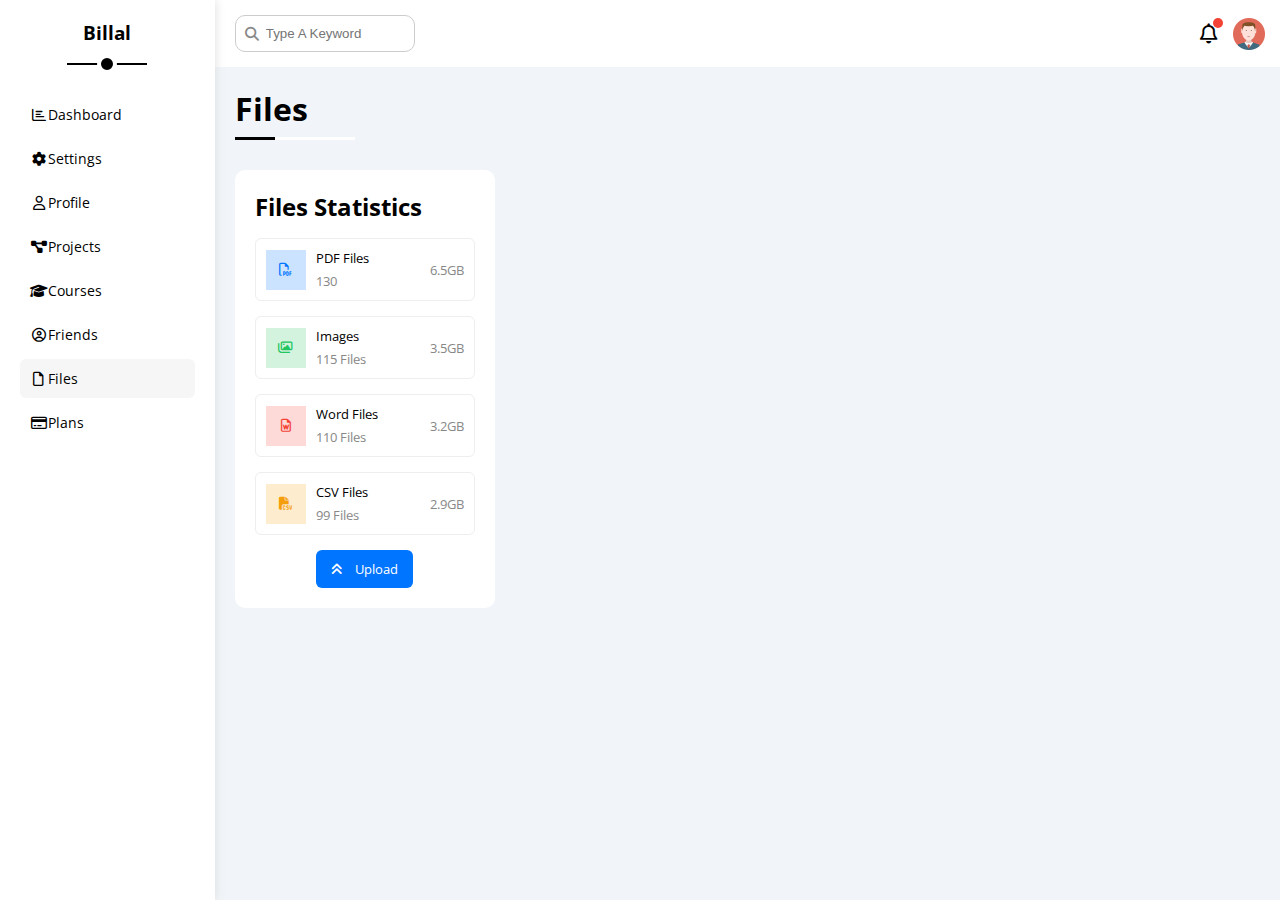
==== files.html @ 2ffa6d47 "Files Page - Stats" ====
<!DOCTYPE html>
<html lang="en">
  <head>
    <meta charset="UTF-8" />
    <meta http-equiv="X-UA-Compatible" content="IE=edge" />
    <meta name="viewport" content="width=device-width, initial-scale=1.0" />
    <title>Files</title>
    <link rel="stylesheet" href="css/all.min.css" />
    <link rel="stylesheet" href="css/framework.css" />
    <link rel="stylesheet" href="css/master.css" />
    <link rel="preconnect" href="https://fonts.googleapis.com" />
    <link rel="preconnect" href="https://fonts.gstatic.com" crossorigin />
    <link
      href="https://fonts.googleapis.com/css2?family=Open+Sans:wght@300;500&display=swap"
      rel="stylesheet"
    />
  </head>
  <body>
    <div class="page d-flex">
      <div class="sidebar bg-white p-20 p-relative">
        <h3 class="p-relative txt-c mt-0">Billal</h3>
        <ul>
          <li>
            <a
              class="d-flex align-center fs-14 c-black rad-6 p-10"
              href="index.html"
            >
              <i class="fa-regular fa-chart-bar fa-fw"></i>
              <span class="fs-14">Dashboard</span>
            </a>
          </li>
          <li>
            <a
              class="d-flex align-center fs-14 c-black rad-6 p-10"
              href="settings.html"
            >
              <i class="fa-solid fa-gear fa-fw"></i>
              <span>Settings</span>
            </a>
          </li>
          <li>
            <a
              class="d-flex align-center fs-14 c-black rad-6 p-10"
              href="profile.html"
            >
              <i class="fa-regular fa-user fa-fw"></i>
              <span>Profile</span>
            </a>
          </li>
          <li>
            <a
              class="d-flex align-center fs-14 c-black rad-6 p-10"
              href="projects.html"
            >
              <i class="fa-solid fa-diagram-project fa-fw"></i>
              <span>Projects</span>
            </a>
          </li>
          <li>
            <a
              class="d-flex align-center fs-14 c-black rad-6 p-10"
              href="courses.html"
            >
              <i class="fa-solid fa-graduation-cap fa-fw"></i>
              <span>Courses</span>
            </a>
          </li>
          <li>
            <a
              class="d-flex align-center fs-14 c-black rad-6 p-10"
              href="friends.html"
            >
              <i class="fa-regular fa-circle-user fa-fw"></i>
              <span>Friends</span>
            </a>
          </li>
          <li>
            <a
              class="active d-flex align-center fs-14 c-black rad-6 p-10"
              href="files.html"
            >
              <i class="fa-regular fa-file fa-fw"></i>
              <span>Files</span>
            </a>
          </li>
          <li>
            <a
              class="d-flex align-center fs-14 c-black rad-6 p-10"
              href="plans.html"
            >
              <i class="fa-regular fa-credit-card fa-fw"></i>
              <span>Plans</span>
            </a>
          </li>
        </ul>
      </div>
      <div class="content w-full">
        <!-- Start Head -->
        <div class="head bg-white p-15 between-flex">
          <div class="search p-relative">
            <input class="p-10" type="search" placeholder="Type A Keyword" />
          </div>
          <div class="icons d-flex align-center">
            <span class="notification p-relative">
              <i class="fa-regular fa-bell fa-lg"></i>
            </span>
            <img src="imgs/avatar.png" alt="user face" />
          </div>
        </div>
        <!-- End Head -->
        <h1 class="p-relative">Files</h1>
        <div class="files-page d-flex m-20 gap-20">
          <div class="files-stats p-20 bg-white rad-10">
            <h2 class="mt-0 mb-15 txt-c-mobile">Files Statistics</h2>
            <div class="d-flex align-center border-eee p-10 rad-6 mb-15 fs-13">
              <i
                class="fa-regular fa-file-pdf la-lg blue center-flex c-blue icon"
              ></i>
              <div class="info">
                <span>PDF Files</span>
                <span class="c-grey d-block mt-5">130</span>
              </div>
              <div class="size c-grey">6.5GB</div>
            </div>
            <div class="d-flex align-center border-eee p-10 rad-6 mb-15 fs-13">
              <i
                class="fa-regular fa-images la-lg green center-flex c-green icon"
              ></i>
              <div class="info">
                <span>Images</span>
                <span class="c-grey d-block mt-5">115 Files</span>
              </div>
              <div class="size c-grey">3.5GB</div>
            </div>
            <div class="d-flex align-center border-eee p-10 rad-6 mb-15 fs-13">
              <i
                class="fa-regular fa-file-word la-lg red center-flex c-red icon"
              ></i>
              <div class="info">
                <span>Word Files</span>
                <span class="c-grey d-block mt-5">110 Files</span>
              </div>
              <div class="size c-grey">3.2GB</div>
            </div>
            <div class="d-flex align-center border-eee p-10 rad-6 mb-15 fs-13">
              <i
                class="fa-solid fa-file-csv la-lg orange center-flex c-orange icon"
              ></i>
              <div class="info">
                <span>CSV Files</span>
                <span class="c-grey d-block mt-5">99 Files</span>
              </div>
              <div class="size c-grey">2.9GB</div>
            </div>
            <a
              class="upload bg-blue c-white fs-13 rad-6 d-block w-fit"
              href="#"
            >
              <i class="fa-solid fa-angles-up mr-10"></i>
              Upload</a
            >
          </div>
        </div>
      </div>
    </div>
  </body>
</html>
---- css/framework.css ----
:root {
  --blue-color: #0075ff;
  --blue-alt-color: #0d69d5;
  --orange-color: #f59e0b;
  --green-color: #22c55e;
  --red-color: #f44336;
  --grey-color: #888;
}
/* Start Box */
.d-flex {
  display: flex;
}
.f-wrap {
  flex-wrap: wrap;
}
.align-center {
  align-items: center;
}
.space-between {
  justify-content: space-between;
}
.d-grid {
  display: grid;
}
.gap-20 {
  gap: 20px;
}
.d-block {
  display: block;
}
@media (max-width: 767px) {
  .block-mobile {
    display: block;
  }
  .hide-mobile {
    display: none;
  }
}
/* End Box */
/* Start Padding + Margin */
.p-10 {
  padding: 10px;
}
.p-15 {
  padding: 15px;
}
.p-20 {
  padding: 20px;
}
.pt-15 {
  padding-top: 15px;
}
.pt-20 {
  padding-top: 20px;
}
.pb-10 {
  padding-bottom: 10px;
}
.pb-15 {
  padding-bottom: 15px;
}
.pb-20 {
  padding-bottom: 20px;
}
.pl-15 {
  padding-left: 15px;
}
.m-0 {
  margin: 0;
}
.m-15 {
  margin: 15px;
}
.m-20 {
  margin: 20px;
}
.mt-0 {
  margin-top: 0;
}
.mt-5 {
  margin-top: 5px;
}
.mt-10 {
  margin-top: 10px;
}
.mt-15 {
  margin-top: 15px;
}
.mt-20 {
  margin-top: 20px;
}
.mt-25 {
  margin-top: 25px;
}
.mr-10 {
  margin-right: 10px;
}
.mr-15 {
  margin-right: 15px;
}
.mb-0 {
  margin-bottom: 0;
}
.mb-5 {
  margin-bottom: 5px;
}
.mb-10 {
  margin-bottom: 10px;
}
.mb-15 {
  margin-bottom: 15px;
}
.mb-20 {
  margin-bottom: 20px;
}
/* End Padding + Margin */
/* Start Color */
.bg-white {
  background-color: white;
}
.bg-eee {
  background-color: #eee;
}
.bg-blue {
  background-color: var(--blue-color);
}
.bg-orange {
  background-color: var(--orange-color);
}
.bg-green {
  background-color: var(--green-color);
}
.bg-red {
  background-color: var(--red-color);
}
.c-white {
  color: white;
}
.c-black {
  color: black;
}
.c-blue {
  color: var(--blue-color);
}
.c-grey {
  color: var(--grey-color);
}
.c-orange {
  color: var(--orange-color);
}
.c-green {
  color: var(--green-color);
}
.c-red {
  color: var(--red-color);
}
/* End Color */
/* Start Position */
.p-relative {
  position: relative;
}
/* End Position */
/* Start Font */
.fw-bold {
  font-weight: bold;
}
.txt-c {
  text-align: center;
}
.fs-13 {
  font-size: 13px;
}
.fs-14 {
  font-size: 14px;
}
.fs-15 {
  font-size: 15px;
}
.fs-16 {
  font-size: 16px;
}
.fs-25 {
  font-size: 25px;
}
@media (max-width: 767px) {
  .txt-c-mobile {
    text-align: center;
  }
}
/* End Font */
/* Start Border */
.b-none {
  border: none;
}
.border-ccc {
  border: 1px solid #ccc;
}
.border-eee {
  border: 1px solid #eee;
}
.rad-half {
  border-radius: 50%;
  -webkit-border-radius: 50%;
  -moz-border-radius: 50%;
  -ms-border-radius: 50%;
  -o-border-radius: 50%;
}
.rad-6 {
  border-radius: 6px;
  -webkit-border-radius: 6px;
  -moz-border-radius: 6px;
  -ms-border-radius: 6px;
  -o-border-radius: 6px;
}
.rad-10 {
  border-radius: 10px;
  -webkit-border-radius: 10px;
  -moz-border-radius: 10px;
  -ms-border-radius: 10px;
  -o-border-radius: 10px;
}
/* End Border */
/* Start Width + Height */
.w-full {
  width: 100%;
}
.w-100 {
  width: 100px;
}
.w-fit {
  width: fit-content;
}
.h-full {
  height: 100%;
}
.h-100 {
  height: 100px;
}
/* End Width + Height */
/* Start Components */
.center-flex {
  display: flex;
  align-items: center;
  justify-content: center;
}
.between-flex {
  display: flex;
  align-items: center;
  justify-content: space-between;
}
.btn-shape {
  padding: 4px 10px;
  border-radius: 6px;
  -webkit-border-radius: 6px;
  -moz-border-radius: 6px;
  -ms-border-radius: 6px;
  -o-border-radius: 6px;
}
/* End Components */
---- css/master.css ----
:root {
  --blue-color: #0075ff;
  --blue-alt-color: #0d69d5;
  --orange-color: #f59e0b;
  --green-color: #22c55e;
  --red-color: #f44336;
  --grey-color: #888;
}
* {
  box-sizing: border-box;
}
body {
  font-family: "open sans", sans-serif;
  margin: 0;
}
*:focus {
  outline: none;
}
a {
  text-decoration: none;
}
ul {
  list-style: none;
  padding: 0;
}
::-webkit-scrollbar {
  width: 10px;
}
::-webkit-scrollbar-track {
  background-color: white;
}
::-webkit-scrollbar-thumb {
  background-color: var(--blue-color);
}
::-webkit-scrollbar-thumb:hover {
  background-color: var(--blue-alt-color);
}
.page {
  background-color: #f1f5f9;
  min-height: 100vh;
}
/* Start Sidebar */
.sidebar {
  width: 250px;
  box-shadow: 0 0 10px #ddd;
}
.sidebar > h3 {
  margin-bottom: 50px;
}
.sidebar > h3::before,
.sidebar > h3::after {
  content: "";
  background-color: black;
  position: absolute;
  left: 50%;
  transform: translateX(-50%);
  -webkit-transform: translateX(-50%);
  -moz-transform: translateX(-50%);
  -ms-transform: translateX(-50%);
  -o-transform: translateX(-50%);
}
.sidebar > h3::before {
  width: 80px;
  height: 2px;
  bottom: -20px;
}
.sidebar > h3::after {
  width: 12px;
  height: 12px;
  bottom: -29px;
  border: 4px solid white;
  border-radius: 50%;
  -webkit-border-radius: 50%;
  -moz-border-radius: 50%;
  -ms-border-radius: 50%;
  -o-border-radius: 50%;
}
.sidebar ul li a {
  margin-bottom: 5px;
  transition: 0.3s;
  -webkit-transition: 0.3s;
  -moz-transition: 0.3s;
  -ms-transition: 0.3s;
  -o-transition: 0.3s;
}
.sidebar ul li a:hover,
.sidebar ul li a.active {
  background-color: #f6f6f6;
}
@media (max-width: 767px) {
  .sidebar {
    width: 58px;
    padding: 10px;
  }
  .sidebar > h3 {
    font-size: 13px;
    margin-bottom: 15px;
  }
  .sidebar > h3::before,
  .sidebar > h3::after {
    display: none;
  }
  .sidebar ul li a span {
    display: none;
  }
}
/* @media (max-width: 767px) {
  .hide-mobile {
    display: none;
  }
} */
/* End Sidebar */
/* Start Content */
.content {
  overflow: hidden;
}
.content .head .search::before {
  /*
  font-family: "Font Awesome 6 Free";
  it is the same thing
  */
  font-family: var(--fa-style-family-classic);
  font-family: var(--fa-style-family-classic);
  content: "\f002";
  font-weight: 900;
  position: absolute;
  left: 15px;
  top: 50%;
  font-size: 14px;
  color: var(--grey-color);
  transform: translateY(-50%);
  -webkit-transform: translateY(-50%);
  -moz-transform: translateY(-50%);
  -ms-transform: translateY(-50%);
  -o-transform: translateY(-50%);
}
.content .head .search input {
  border: 1px solid #ccc;
  margin-left: 5px;
  padding-left: 30px;
  width: 180px;
  border-radius: 10px;
  transition: width 0.3s;
  -webkit-border-radius: 10px;
  -moz-border-radius: 10px;
  -ms-border-radius: 10px;
  -o-border-radius: 10px;
  -webkit-transition: width 0.3s;
  -moz-transition: width 0.3s;
  -ms-transition: width 0.3s;
  -o-transition: width 0.3s;
}
.content .head .search input:focus {
  /* outline-color: red; it will not work because we do above (outline: none;)*/
  width: 210px;
}
.content .head .search input:focus::placeholder {
  /* opacity: 0; */
  color: transparent;
}
.content .head .icons .notification::before {
  content: "";
  position: absolute;
  width: 10px;
  height: 10px;
  top: -5px;
  right: -5px;
  background-color: var(--red-color);
  border-radius: 50%;
  -webkit-border-radius: 50%;
  -moz-border-radius: 50%;
  -ms-border-radius: 50%;
  -o-border-radius: 50%;
}
.content .head .icons img {
  width: 32px;
  height: 32px;
  margin-left: 15px;
}
.page h1 {
  margin: 20px 20px 40px;
}
.page h1::before,
.page h1::after {
  content: "";
  height: 3px;
  position: absolute;
  bottom: -10px;
  left: 0;
}
.page h1::before {
  background-color: white;
  width: 120px;
}
.page h1::after {
  background-color: black;
  width: 40px;
}
.wrapper {
  grid-template-columns: repeat(auto-fill, minmax(450px, 1fr));
  margin-left: 20px;
  margin-right: 20px;
  margin-bottom: 20px;
}
@media (max-width: 767px) {
  .wrapper {
    grid-template-columns: minmax(200px, 1fr);
    margin-left: 10px;
    margin-right: 10px;
    gap: 10px;
  }
}
/* End Content */
/* Start Welcome Widget */
.welcome {
  overflow: hidden;
}
.welcome .intro img {
  width: 200px;
  margin-bottom: -10px;
}
.welcome .avatar {
  width: 64px;
  height: 64px;
  padding: 2px;
  margin-left: 20px;
  margin-top: -32px;
  border: 2px solid white;
  border-radius: 50%;
  box-shadow: 0 0 5px #ddd;
  -webkit-border-radius: 50%;
  -moz-border-radius: 50%;
  -ms-border-radius: 50%;
  -o-border-radius: 50%;
}
.welcome .body {
  border-top: 1px solid #eee;
  border-bottom: 1px solid #eee;
}
.welcome .body > div {
  flex: 1;
}
.welcome .visit {
  margin: 0 15px 15px auto;
  transition: 0.3s;
  -webkit-transition: 0.3s;
  -moz-transition: 0.3s;
  -ms-transition: 0.3s;
  -o-transition: 0.3s;
}
.welcome .visit:hover {
  background-color: var(--blue-alt-color);
}
@media (max-width: 767px) {
  .welcome .intro {
    padding-bottom: 30px;
  }
  .welcome .avatar {
    margin-left: 0;
  }
  .welcome .body > div:not(:last-child) {
    margin-bottom: 20px;
  }
}
/* End Welcome Widget */
/* Start Quick Draft Widget */
.quick-draft textarea {
  resize: none;
  min-height: 150px;
}
.quick-draft .save {
  margin-left: auto;
  cursor: pointer;
  transition: 0.3s;
  -webkit-transition: 0.3s;
  -moz-transition: 0.3s;
  -ms-transition: 0.3s;
  -o-transition: 0.3s;
}
.quick-draft .save:hover {
  background-color: var(--blue-alt-color);
}
/* End Quick Draft Widget */
/* Start Target */
.targets .target-row .icon {
  width: 80px;
  height: 80px;
  margin-right: 15px;
}
.targets .details {
  flex: 1;
}
.targets .details .progress {
  height: 4px;
}
.targets .details .progress > span {
  position: absolute;
  left: 0;
  top: 0;
  height: 100%;
}
.targets .details .progress > span span {
  position: absolute;
  bottom: 16px;
  right: -16px;
  color: white;
  padding: 2px 10px;
  font-size: 13px;
}
.targets .details .progress > span span::after {
  content: "";
  border-color: transparent;
  border-width: 5px;
  border-style: solid;
  position: absolute;
  bottom: -10px;
  left: 50%;
  transform: translateX(-50%);
  -webkit-transform: translateX(-50%);
  -moz-transform: translateX(-50%);
  -ms-transform: translateX(-50%);
  -o-transform: translateX(-50%);
}
.targets .details .progress > .blue span::after {
  border-top-color: var(--blue-color);
}
.targets .details .progress > .orange span::after {
  border-top-color: var(--orange-color);
}
.targets .details .progress > .green span::after {
  border-top-color: var(--green-color);
}
.blue .icon,
.blue .progress {
  background-color: rgb(0 117 255 / 20%);
}
.orange .icon,
.orange .progress {
  background-color: rgb(245 158 11 / 20%);
}
.green .icon,
.green .progress {
  background-color: rgb(34 197 94 / 20%);
}
/* End Target */
/* Start Tickets */
.tickets .box {
  border: 1px solid #ccc;
  width: calc(50% - 10px);
}
@media (max-width: 767px) {
  .tickets .box {
    width: 100%;
  }
}
/* End Tickets */
/* Start Latest News */
.latest-news .news-row:not(:last-of-type) {
  border-bottom: 1px solid #eee;
}
.latest-news .news-row img {
  margin-right: 15px;
}
.latest-news .info {
  flex-grow: 1;
}
.latest-news .info h3 {
  margin: 0 0 6px;
}
@media (max-width: 600px) {
  .latest-news .news-row {
    display: block;
  }
  .latest-news .info h3 {
    margin-top: 10px;
    font-size: 15px;
  }
  .latest-news .info p {
    font-size: 11px;
  }
  .latest-news .news-row .label {
    font-size: 11px;
    margin: 15px auto;
    width: fit-content;
  }
}
/* End Latest News */
/* Start Latest Tasks */
.latest-tasks .task-row:not(:last-of-type) {
  margin-bottom: 15px;
  padding-bottom: 15px;
  border-bottom: 1px solid #eee;
}
.latest-tasks .task-row .info {
  flex-grow: 1;
}
.latest-tasks .done {
  opacity: 0.4;
}
.latest-tasks .done h3,
.latest-tasks .done p {
  text-decoration: line-through;
}
.latest-tasks .task-row .delete {
  cursor: pointer;
  transition: 0.3s;
  -webkit-transition: 0.3s;
  -moz-transition: 0.3s;
  -ms-transition: 0.3s;
  -o-transition: 0.3s;
}
.latest-tasks .task-row .delete:hover {
  color: var(--red-color);
}
/* End Latest Tasks */
/* Start Latest Uploads */
.latest-uploads ul li:not(:last-child) {
  border-bottom: 1px solid #eee;
}
.latest-uploads ul li img {
  width: 50px;
  height: 50px;
}
/* End Latest Uploads */
/* Start Last Project Progress Widget */
.last-project ul::before {
  content: "";
  position: absolute;
  background-color: var(--red-color);
  left: 11px;
  width: 2px;
  height: 100%;
}
.last-project ul li::before {
  content: "";
  background-color: white;
  width: 20px;
  height: 20px;
  display: block;
  margin-right: 15px;
  z-index: 1;
  outline: 2px solid var(--blue-color);
  border: 2px solid white;
  border-radius: 50%;
  -webkit-border-radius: 50%;
  -moz-border-radius: 50%;
  -ms-border-radius: 50%;
  -o-border-radius: 50%;
}
.last-project ul li.done::before {
  background-color: var(--blue-color);
}
.last-project ul li.current::before {
  animation: change-color 0.8s infinite alternate;
  -webkit-animation: change-color 0.8s infinite alternate;
}
.last-project .launch-icon {
  position: absolute;
  width: 140px;
  right: 10px;
  bottom: 10px;
  opacity: 0.8;
}
/* End Last Project Progress Widget */
/* Start Reminders widget */
.reminders ul li .key {
  width: 15px;
  height: 15px;
}
.reminders ul li > .blue {
  border-left: 2px solid var(--blue-color);
}
.reminders ul li > .green {
  border-left: 2px solid var(--green-color);
}
.reminders ul li > .orange {
  border-left: 2px solid var(--orange-color);
}
.reminders ul li > .red {
  border-left: 2px solid var(--red-color);
}
/* End Reminders widget */
/* Start Latest Post */
.latest-post .top .avatar {
  width: 48px;
  height: 48px;
  transition: 0.3s;
  -webkit-transition: 0.3s;
  -moz-transition: 0.3s;
  -ms-transition: 0.3s;
  -o-transition: 0.3s;
}
.latest-post .top .avatar:hover {
  width: 53px;
  height: 53px;
}
.latest-post .post-content {
  border-top: 1px solid #eee;
  border-bottom: 1px solid #eee;
  min-height: 140px;
  line-height: 1.7;
  text-transform: capitalize;
}
.latest-post .post-stats .hearts i {
  transition: 0.3s;
  -webkit-transition: 0.3s;
  -moz-transition: 0.3s;
  -ms-transition: 0.3s;
  -o-transition: 0.3s;
}
.latest-post .post-stats .hearts i:hover {
  cursor: pointer;
  font-size: 24px;
  color: var(--red-color);
}
.latest-post .post-stats .comments i:hover {
  cursor: pointer;
  color: var(--blue-color);
}
/* End Latest Post */
/* Start Social Media Stats Widget */
.social-media .box {
  padding-left: 70px;
}
.social-media .box i {
  position: absolute;
  left: 0;
  top: 0;
  width: 52px;
  transition: 0.3s;
  -webkit-transition: 0.3s;
  -moz-transition: 0.3s;
  -ms-transition: 0.3s;
  -o-transition: 0.3s;
}
.social-media .box i:hover {
  cursor: pointer;
  transform: rotate(5deg);
  -webkit-transform: rotate(5deg);
  -moz-transform: rotate(5deg);
  -ms-transform: rotate(5deg);
  -o-transform: rotate(5deg);
}
.social-media .twitter {
  background-color: rgb(29 161 242 / 20%);
  color: #1da1f2;
}
.social-media .twitter i,
.social-media .twitter a {
  background-color: #1da1f2;
}
.social-media .facebook {
  background-color: rgb(24 119 242 / 20%);
  color: #1877f2;
}
.social-media .facebook i,
.social-media .facebook a {
  background-color: #1877f2;
}
.social-media .youtube {
  background-color: rgb(255 0 0 / 20%);
  color: #ff0000;
}
.social-media .youtube i,
.social-media .youtube a {
  background-color: #ff0000;
}
.social-media .linkedin {
  background-color: rgb(10 102 194 / 20%);
  color: #0a66c2;
}
.social-media .linkedin i,
.social-media .linkedin a {
  background-color: #0a66c2;
}
/* End Social Media Stats Widget */
/* Start Projects Table */
.projects .responsive-table {
  overflow-x: auto;
}
.projects table {
  min-width: 1000px;
  border-spacing: 0;
}
.projects table td,
.projects table th {
  padding: 15px;
}
.projects tbody td {
  border-bottom: 1px solid #eee;
  border-left: 1px solid #eee;
}
.projects tbody td:last-child {
  border-right: 1px solid #eee;
}
.projects tbody tr {
  transition: 0.3s;
  -webkit-transition: 0.3s;
  -moz-transition: 0.3s;
  -ms-transition: 0.3s;
  -o-transition: 0.3s;
}
.projects tbody tr:hover {
  background-color: #faf7f7;
}
.projects table img {
  background-color: white;
  width: 32px;
  height: 32px;
  padding: 2px;
  border-radius: 50%;
  -webkit-border-radius: 50%;
  -moz-border-radius: 50%;
  -ms-border-radius: 50%;
  -o-border-radius: 50%;
}
.projects table img:not(:first-child) {
  margin-left: -18px;
}
.projects table .label {
  font-size: 13px;
}
/* End Projects Table */
/* Start Settings */
.settings-page {
  grid-template-columns: repeat(auto-fill, minmax(500px, 1fr));
}
@media (max-width: 767px) {
  .settings-page {
    grid-template-columns: minmax(100px, 1fr);
    gap: 10px;
    margin-left: 10px;
    margin-right: 10px;
  }
}
.settings-page .close-message {
  resize: none;
  min-height: 150px;
}
.settings-page .email {
  display: inline-flex;
  width: calc(100% - 80px);
}
.settings-page .sec-box {
  padding-bottom: 15px;
}
.settings-page .sec-box:not(:last-child) {
  border-bottom: 1px solid #eee;
}
.settings-page .sec-box .button {
  transition: 0.3s;
  -webkit-transition: 0.3s;
  -moz-transition: 0.3s;
  -ms-transition: 0.3s;
  -o-transition: 0.3s;
}
.settings-page .sec-box .button:hover {
  background-color: var(--blue-alt-color);
}
.settings-page .social-boxes i {
  width: 40px;
  height: 40px;
  background-color: #f6f6f6;
  border: 1px solid #ddd;
  border-right: none;
  border-radius: 6px 0 0 6px;
  transition: 0.3s;
  -webkit-border-radius: 6px 0 0 6px;
  -moz-border-radius: 6px 0 0 6px;
  -ms-border-radius: 6px 0 0 6px;
  -o-border-radius: 6px 0 0 6px;
  -webkit-transition: 0.3s;
  -moz-transition: 0.3s;
  -ms-transition: 0.3s;
  -o-transition: 0.3s;
}
.settings-page .social-boxes input {
  height: 40px;
  background-color: #f6f6f6;
  border: 1px solid #ddd;
  padding-left: 10px;
  border-radius: 0 6px 6px 0;
  -webkit-border-radius: 0 6px 6px 0;
  -moz-border-radius: 0 6px 6px 0;
  -ms-border-radius: 0 6px 6px 0;
  -o-border-radius: 0 6px 6px 0;
}
.settings-page .social-boxes > div:focus-within i {
  color: black;
}
.widgets-control .control input[type="checkbox"] {
  -webkit-appearance: none;
  appearance: none;
}
.widgets-control .control label {
  padding-left: 30px;
  cursor: pointer;
  position: relative;
}
.widgets-control .control label::before {
  content: "";
  position: absolute;
  left: 0;
  top: 50%;
  width: 14px;
  height: 14px;
  border: 2px solid var(--grey-color);
  margin-top: -9px;
}
.widgets-control .control label:hover:before {
  border-color: var(--blue-alt-color);
}
.widgets-control .control label::after {
  font-family: var(--fa-style-family-classic);
  content: "\f00c";
  font-weight: 900;
  position: absolute;
  left: 0;
  top: 50%;
  margin-top: -9px;
  background-color: var(--blue-color);
  color: white;
  font-size: 12px;
  width: 18px;
  height: 18px;
  display: flex;
  justify-content: center;
  align-items: center;
  transform: scale(0) rotate(360deg);
  transition: 0.3s;
  -webkit-transform: scale(0) rotate(360deg);
  -moz-transform: scale(0) rotate(360deg);
  -ms-transform: scale(0) rotate(360deg);
  -o-transform: scale(0) rotate(360deg);
  -webkit-transition: 0.3s;
  -moz-transition: 0.3s;
  -ms-transition: 0.3s;
  -o-transition: 0.3s;
}
.widgets-control .control input[type="checkbox"]:checked + label::after {
  transform: scale(1);
  -webkit-transform: scale(1);
  -moz-transform: scale(1);
  -ms-transform: scale(1);
  -o-transform: scale(1);
}
.backup-control input[type="radio"] {
  -webkit-appearance: none;
  appearance: none;
}
.backup-control .date label {
  padding-left: 30px;
  cursor: pointer;
  position: relative;
}
.backup-control .date label::before {
  content: "";
  position: absolute;
  top: 50%;
  left: 0;
  margin-top: -11px;
  width: 18px;
  height: 18px;
  border: 2px solid var(--grey-color);
  border-radius: 50%;
  -webkit-border-radius: 50%;
  -moz-border-radius: 50%;
  -ms-border-radius: 50%;
  -o-border-radius: 50%;
}
.backup-control .date label::after {
  content: "";
  position: absolute;
  top: 69%;
  left: 5px;
  margin-top: -11px;
  width: 12px;
  height: 12px;
  background-color: var(--blue-color);
  border-radius: 50%;
  transition: 0.3s;
  transform: scale(0);
  -webkit-border-radius: 50%;
  -moz-border-radius: 50%;
  -ms-border-radius: 50%;
  -o-border-radius: 50%;
  -webkit-transition: 0.3s;
  -moz-transition: 0.3s;
  -ms-transition: 0.3s;
  -o-transition: 0.3s;
  -webkit-transform: scale(0);
  -moz-transform: scale(0);
  -ms-transform: scale(0);
  -o-transform: scale(0);
}
.backup-control .date input[type="radio"]:checked + label::before {
  border-color: var(--blue-color);
}
.backup-control .date input[type="radio"]:checked + label::after {
  transform: scale(1);
  -webkit-transform: scale(1);
  -moz-transform: scale(1);
  -ms-transform: scale(1);
  -o-transform: scale(1);
}
.backup-control .servers {
  border-top: 1px solid #eee;
  padding-top: 20px;
}
@media (max-width: 767px) {
  .backup-control .servers {
    flex-wrap: wrap;
    margin: 0 auto;
    width: 70%;
  }
}
.backup-control .servers .server {
  border: 2px solid #eee;
  position: relative;
  transition: 0.2s;
  -webkit-transition: 0.2s;
  -moz-transition: 0.2s;
  -ms-transition: 0.2s;
  -o-transition: 0.2s;
}
.backup-control .servers .server label {
  cursor: pointer;
}
.backup-control .servers input[type="radio"]:checked + .server {
  border-color: var(--blue-color);
  color: var(--blue-color);
}
.toggle-checkbox {
  -webkit-appearance: none;
  appearance: none;
  display: none;
}
.toggle-switch {
  background-color: #ccc;
  width: 78px;
  height: 32px;
  position: relative;
  cursor: pointer;
  border-radius: 16px;
  transition: 0.3s;
  -webkit-border-radius: 16px;
  -moz-border-radius: 16px;
  -ms-border-radius: 16px;
  -o-border-radius: 16px;
  -webkit-transition: 0.3s;
  -moz-transition: 0.3s;
  -ms-transition: 0.3s;
  -o-transition: 0.3s;
}
.toggle-switch::before {
  font-family: var(--fa-style-family-classic);
  content: "\f00d";
  font-weight: 900;
  background-color: white;
  width: 24px;
  height: 24px;
  position: absolute;
  top: 4px;
  left: 4px;
  display: flex;
  justify-content: center;
  align-items: center;
  border-radius: 50%;
  transition: 0.3s;
  -webkit-border-radius: 50%;
  -moz-border-radius: 50%;
  -ms-border-radius: 50%;
  -o-border-radius: 50%;
  -webkit-transition: 0.3s;
  -moz-transition: 0.3s;
  -ms-transition: 0.3s;
  -o-transition: 0.3s;
}
.toggle-checkbox:checked + .toggle-switch {
  background-color: var(--blue-color);
}
.toggle-checkbox:checked + .toggle-switch::before {
  content: "\f00c";
  left: 50px;
  color: var(--blue-color);
}
.settings-page :disabled {
  cursor: no-drop;
  background-color: #f0f4f8;
  color: #bbb;
}
/* End Settings */
/* Start Profile Page */
@media (max-width: 767px) {
  .profile-page .overview {
    flex-direction: column;
  }
}
.profile-page .avatar-box {
  width: 300px;
}
@media (min-width: 768px) {
  .profile-page .avatar-box {
    width: 300px;
    border-right: 1px solid #eee;
  }
}
.profile-page .avatar-box > img {
  width: 120px;
  height: 120px;
}
.profile-page .avatar-box .level {
  height: 6px;
  overflow: hidden;
  margin: auto;
  width: 70%;
}
.profile-page .avatar-box .level span {
  position: absolute;
  left: 0;
  top: 0;
  height: 100%;
  background-color: var(--blue-color);
  border-radius: 6px;
  -webkit-border-radius: 6px;
  -moz-border-radius: 6px;
  -ms-border-radius: 6px;
  -o-border-radius: 6px;
}
.profile-page .info-box .box {
  flex-wrap: wrap;
  border-bottom: 1px solid #eee;
  transition: 0.3s;
  -webkit-transition: 0.3s;
  -moz-transition: 0.3s;
  -ms-transition: 0.3s;
  -o-transition: 0.3s;
}
.profile-page .info-box .box:hover {
  background-color: #f9f9f9;
}
.profile-page .info-box .box > div {
  min-width: 200px;
  padding: 10px 0 0;
}
@media (max-width: 767px) {
  .profile-page .info-box .box > div {
    min-width: 200px;
  }
}
.profile-page .info-box .box h4 {
  font-weight: normal;
}
@media (max-width: 767px) {
  .profile-page .other-data {
    flex-direction: column;
  }
}
.profile-page .skills-card {
  flex-grow: 1;
}
.profile-page .skills-card ul li {
  padding: 15px 0;
}
.profile-page .skills-card ul li:not(:last-child) {
  border-bottom: 1px solid #eee;
}
.profile-page .skills-card ul li span {
  display: inline-flex;
  padding: 8px 4px;
  background-color: #eee;
  font-size: 14px;
  border-radius: 6px;
  -webkit-border-radius: 6px;
  -moz-border-radius: 6px;
  -ms-border-radius: 6px;
  -o-border-radius: 6px;
}
.profile-page .skills-card ul li span:not(:last-child) {
  margin-right: 10px;
}
.profile-page .activities {
  flex-grow: 2;
}
.profile-page .activity:not(:last-of-type) {
  border-bottom: 1px solid #eee;
  padding-bottom: 20px;
  margin-bottom: 20px;
}
.profile-page .activity img {
  width: 64px;
  height: 64px;
  margin-right: 10px;
}
@media (min-width: 768px) {
  .profile-page .activity .date {
    margin-left: auto;
    text-align: right;
  }
}
@media (max-width: 767px) {
  .profile-page .activity {
    flex-direction: column;
  }
  .profile-page .activity img {
    margin-right: 0;
    margin-bottom: 15px;
  }
  .profile-page .activity .date {
    margin-top: 15px;
  }
}
/* End Profile Page */
/* Start Projects */
.projects-page {
  grid-template-columns: repeat(auto-fill, minmax(500px, 1fr));
}
@media (max-width: 767px) {
  .projects-page {
    grid-template-columns: minmax(200px, 1fr);
    margin-left: 10px;
    margin-right: 10px;
    gap: 10px;
  }
}
.projects-page .project .date {
  position: absolute;
  right: 10px;
  top: 10px;
}
.projects-page .project h4 {
  font-weight: normal;
}
.projects-page .project .team {
  position: relative;
  min-height: 80px;
}
.projects-page .project .team a {
  position: absolute;
  left: 0;
  bottom: 0;
}
.projects-page .project .team a:nth-child(2) {
  left: 25px;
}
.projects-page .project .team a:nth-child(3) {
  left: 50px;
}
.projects-page .project .team a:nth-child(4) {
  left: 75px;
}
.projects-page .project .team a:nth-child(5) {
  left: 100px;
}
.projects-page .project .team a:hover {
  z-index: 10;
}
.projects-page .project .team a img {
  width: 40px;
  height: 40px;
  border: 1px solid white;
  border-radius: 50%;
  -webkit-border-radius: 50%;
  -moz-border-radius: 50%;
  -ms-border-radius: 50%;
  -o-border-radius: 50%;
}
.projects-page .project .techs {
  justify-content: flex-end;
  border-top: 1px solid #eee;
  padding-top: 15px;
  margin-top: 15px;
}
@media (max-width: 767px) {
  .projects-page .project .techs {
    flex-direction: column;
  }
}
.projects-page .project .techs span {
  margin-left: 5px;
  width: fit-content;
}
@media (max-width: 767px) {
  .projects-page .project .techs span:not(:last-child) {
    margin-bottom: 15px;
  }
}
.projects-page .project .info {
  border-top: 1px solid #eee;
  margin-top: 15px;
  padding-top: 15px;
}
@media (max-width: 767px) {
  .projects-page .project .info {
    flex-direction: column;
  }
}
.projects-page .project .info .prog {
  height: 8px;
  width: 260px;
  position: relative;
  border-radius: 6px;
  -webkit-border-radius: 6px;
  -moz-border-radius: 6px;
  -ms-border-radius: 6px;
  -o-border-radius: 6px;
}
@media (max-width: 767px) {
  .projects-page .project .info .prog {
    margin-bottom: 15px;
  }
}
.projects-page .project .info .prog span {
  position: absolute;
  left: 0;
  top: 0;
  height: 100%;
  border-radius: 6px;
  -webkit-border-radius: 6px;
  -moz-border-radius: 6px;
  -ms-border-radius: 6px;
  -o-border-radius: 6px;
}
/* End Projects */
/* Start Courses */
.courses-page {
  grid-template-columns: repeat(auto-fill, minmax(300px, 1fr));
}
@media (max-width: 767px) {
  .courses-page {
    grid-template-columns: minmax(200px, 1fr);
    margin-left: 10px;
    margin-right: 10px;
    gap: 10px;
  }
}
.courses-page .course {
  overflow: hidden;
}
.courses-page .course .cover {
  max-width: 100%;
}
.courses-page .course .instructor {
  position: absolute;
  width: 64px;
  height: 64px;
  top: 20px;
  left: 20px;
  border: 2px solid white;
  border-radius: 50%;
  -webkit-border-radius: 50%;
  -moz-border-radius: 50%;
  -ms-border-radius: 50%;
  -o-border-radius: 50%;
}
.courses-page .course .description {
  line-height: 1.7;
}
.courses-page .course .info {
  border-top: 1px solid #eee;
  font-size: 13px;
}
.courses-page .course .info .title {
  position: absolute;
  font-size: 13px;
  left: 50%;
  top: -13px;
  transform: translateX(-50%);
  -webkit-transform: translateX(-50%);
  -moz-transform: translateX(-50%);
  -ms-transform: translateX(-50%);
  -o-transform: translateX(-50%);
}
/* End Courses */
/* Start Friends Page */
.friends-page {
  grid-template-columns: repeat(auto-fill, minmax(300px, 1fr));
}
@media (max-width: 767px) {
  .friends-page {
    grid-template-columns: minmax(200px, 1fr);
    margin-left: 10px;
    margin-right: 10px;
    gap: 10px;
  }
}
.friends-page .friend .contact {
  position: absolute;
  left: 10px;
  top: 10px;
}
.friends-page .friend .contact i {
  cursor: pointer;
  transition: 0.3s;
  -webkit-transition: 0.3s;
  -moz-transition: 0.3s;
  -ms-transition: 0.3s;
  -o-transition: 0.3s;
}
.friends-page .friend .contact i:hover {
  background-color: var(--blue-color);
  color: white;
}
.friends-page .friend .icons {
  border-top: 1px solid #eee;
  border-bottom: 1px solid #eee;
  margin-top: 10px;
  margin-bottom: 10px;
  padding-top: 15px;
  padding-bottom: 15px;
}
.friends-page .friend .icons i {
  margin-right: 5px;
}
.friends-page .friend .icons .vip {
  position: absolute;
  right: 0;
  top: 50%;
  font-size: 40px;
  opacity: 0.2;
  transform: translateY(-50%);
  -webkit-transform: translateY(-50%);
  -moz-transform: translateY(-50%);
  -ms-transform: translateY(-50%);
  -o-transform: translateY(-50%);
}
/* End Friends Page */
/* Start Files Page */
.files-page .files-stats {
  min-width: 260px;
}
.files-page .files-stats .icon {
  width: 40px;
  height: 40px;
  margin-right: 10px;
}
.files-page .files-stats .size {
  margin-left: auto;
}
.files-page .files-stats .blue {
  background-color: rgb(0 117 255 / 20%);
}
.files-page .files-stats .green {
  background-color: rgb(34 197 94 / 20%);
}
.files-page .files-stats .red {
  background-color: rgb(244 67 54 / 20%);
}
.files-page .files-stats .orange {
  background-color: rgb(245 158 11 / 20%);
}
.files-page .files-stats .upload {
  margin: 15px auto 0;
  padding: 10px 15px;
  transition: 0.3s;
  -webkit-transition: 0.3s;
  -moz-transition: 0.3s;
  -ms-transition: 0.3s;
  -o-transition: 0.3s;
}
.files-page .files-stats .upload:hover {
  background-color: var(--blue-alt-color);
}
.files-page .files-stats .upload:hover i {
  animation: go-up 0.8s infinite;
  -webkit-animation: go-up 0.8s infinite;
}
/* End Files Page */
/* Start Animation */
@keyframes change-color {
  from {
    background-color: var(--blue-color);
  }
  to {
    background-color: white;
  }
}
@keyframes go-up {
  0%,
  100% {
    transform: translateY(0);
    -webkit-transform: translateY(0);
    -moz-transform: translateY(0);
    -ms-transform: translateY(0);
    -o-transform: translateY(0);
  }
  50% {
    transform: translateY(-5px);
    -webkit-transform: translateY(-5px);
    -moz-transform: translateY(-5px);
    -ms-transform: translateY(-5px);
    -o-transform: translateY(-5px);
  }
}
/* End Animation */
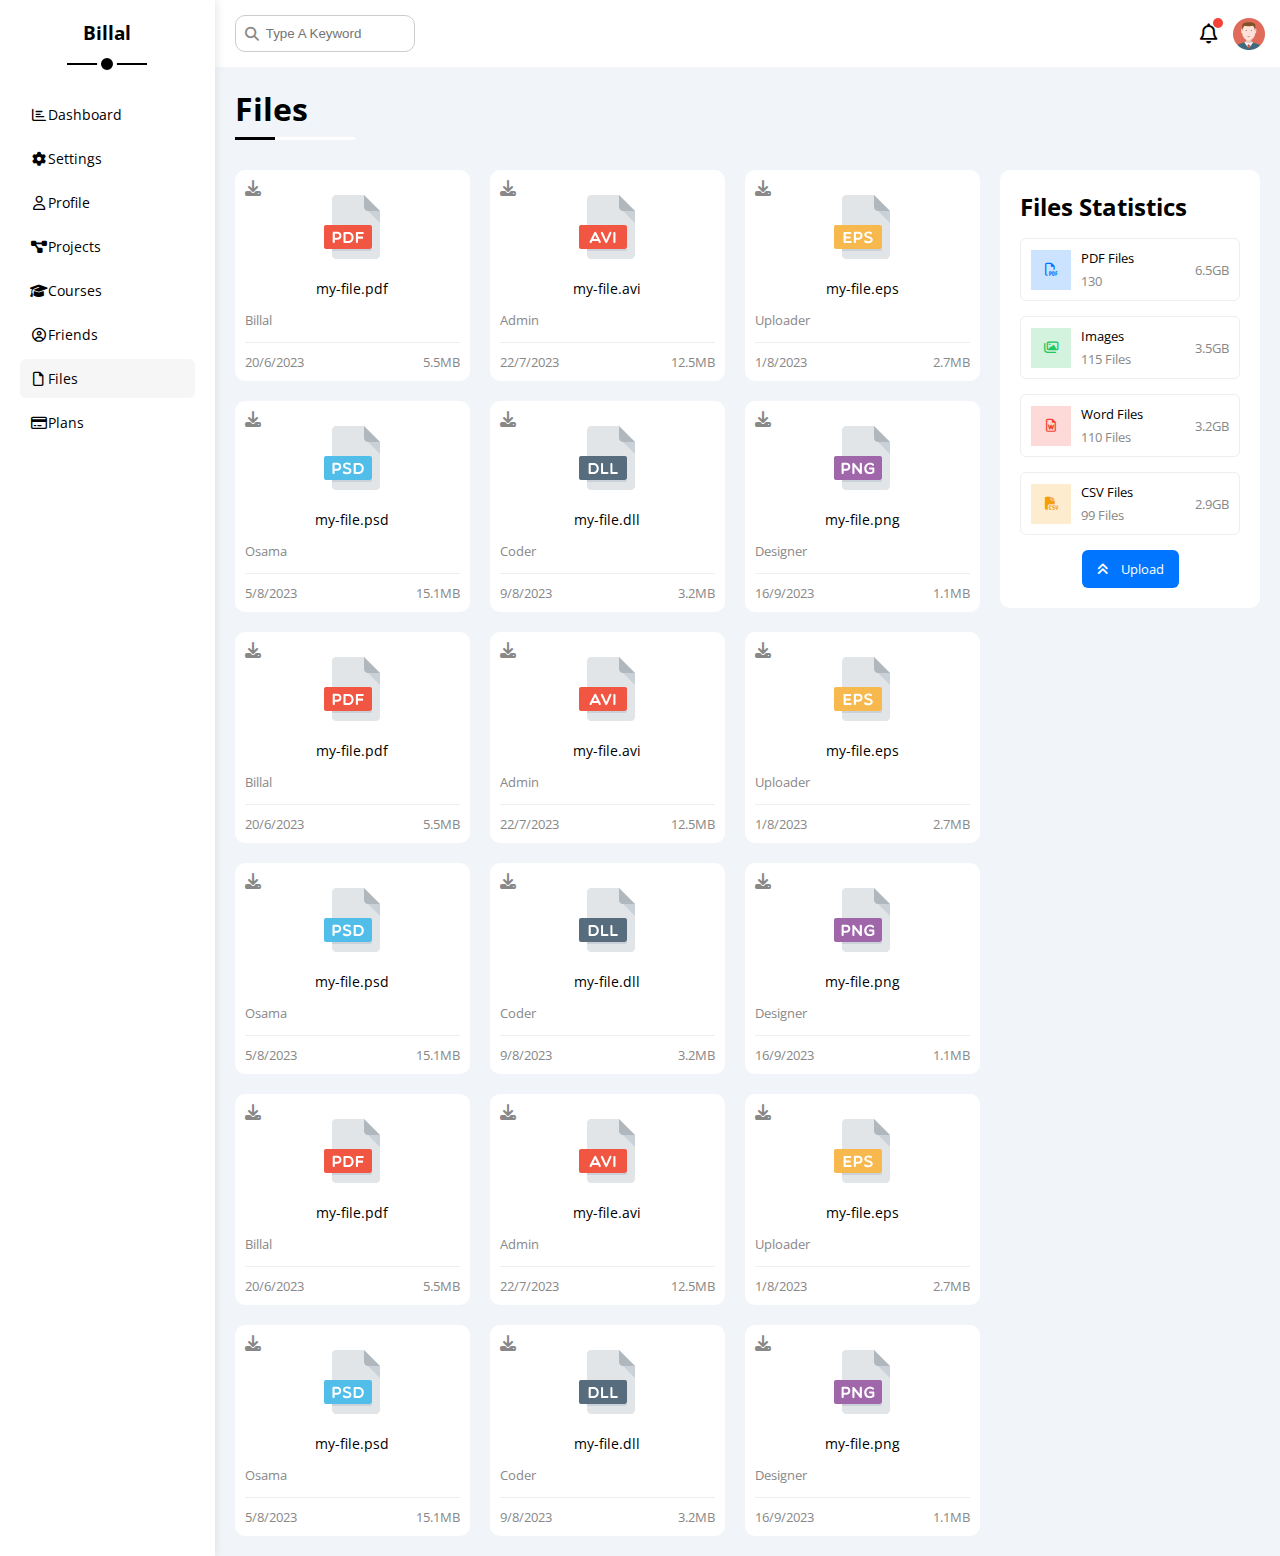
==== commit 71f42620: "Files Page - File Card" ====
--- a/files.html
+++ b/files.html
@@ -160,6 +160,224 @@
               Upload</a
             >
           </div>
+          <div class="files-content d-grid gap-20">
+            <div class="file bg-white p-10 rad-10">
+              <i class="fa-solid fa-download c-grey p-absolute"></i>
+              <div class="icon txt-c">
+                <img class="mt-15 mb-15" src="imgs/pdf.svg" alt="image">
+              </div>
+              <div class="txt-c mb-10 fs-14">my-file.pdf</div>
+              <p class="c-grey fs-13">Billal</p>
+              <div class="info between-flex mt-10 pt-10 fs-13 c-grey">
+                <span>20/6/2023</span>
+                <span>5.5MB</span>
+              </div>
+            </div>
+            <div class="file bg-white p-10 rad-10">
+              <i class="fa-solid fa-download c-grey p-absolute"></i>
+              <div class="icon txt-c">
+                <img class="mt-15 mb-15" src="imgs/avi.svg" alt="image">
+              </div>
+              <div class="txt-c mb-10 fs-14">my-file.avi</div>
+              <p class="c-grey fs-13">Admin</p>
+              <div class="info between-flex mt-10 pt-10 fs-13 c-grey">
+                <span>22/7/2023</span>
+                <span>12.5MB</span>
+              </div>
+            </div>
+            <div class="file bg-white p-10 rad-10">
+              <i class="fa-solid fa-download c-grey p-absolute"></i>
+              <div class="icon txt-c">
+                <img class="mt-15 mb-15" src="imgs/eps.svg" alt="image">
+              </div>
+              <div class="txt-c mb-10 fs-14">my-file.eps</div>
+              <p class="c-grey fs-13">Uploader</p>
+              <div class="info between-flex mt-10 pt-10 fs-13 c-grey">
+                <span>1/8/2023</span>
+                <span>2.7MB</span>
+              </div>
+            </div>
+            <div class="file bg-white p-10 rad-10">
+              <i class="fa-solid fa-download c-grey p-absolute"></i>
+              <div class="icon txt-c">
+                <img class="mt-15 mb-15" src="imgs/psd.svg" alt="image">
+              </div>
+              <div class="txt-c mb-10 fs-14">my-file.psd</div>
+              <p class="c-grey fs-13">Osama</p>
+              <div class="info between-flex mt-10 pt-10 fs-13 c-grey">
+                <span>5/8/2023</span>
+                <span>15.1MB</span>
+              </div>
+            </div>
+            <div class="file bg-white p-10 rad-10">
+              <i class="fa-solid fa-download c-grey p-absolute"></i>
+              <div class="icon txt-c">
+                <img class="mt-15 mb-15" src="imgs/dll.svg" alt="image">
+              </div>
+              <div class="txt-c mb-10 fs-14">my-file.dll</div>
+              <p class="c-grey fs-13">Coder</p>
+              <div class="info between-flex mt-10 pt-10 fs-13 c-grey">
+                <span>9/8/2023</span>
+                <span>3.2MB</span>
+              </div>
+            </div>
+            <div class="file bg-white p-10 rad-10">
+              <i class="fa-solid fa-download c-grey p-absolute"></i>
+              <div class="icon txt-c">
+                <img class="mt-15 mb-15" src="imgs/png.svg" alt="image">
+              </div>
+              <div class="txt-c mb-10 fs-14">my-file.png</div>
+              <p class="c-grey fs-13">Designer</p>
+              <div class="info between-flex mt-10 pt-10 fs-13 c-grey">
+                <span>16/9/2023</span>
+                <span>1.1MB</span>
+              </div>
+            </div>
+            <div class="file bg-white p-10 rad-10">
+              <i class="fa-solid fa-download c-grey p-absolute"></i>
+              <div class="icon txt-c">
+                <img class="mt-15 mb-15" src="imgs/pdf.svg" alt="image">
+              </div>
+              <div class="txt-c mb-10 fs-14">my-file.pdf</div>
+              <p class="c-grey fs-13">Billal</p>
+              <div class="info between-flex mt-10 pt-10 fs-13 c-grey">
+                <span>20/6/2023</span>
+                <span>5.5MB</span>
+              </div>
+            </div>
+            <div class="file bg-white p-10 rad-10">
+              <i class="fa-solid fa-download c-grey p-absolute"></i>
+              <div class="icon txt-c">
+                <img class="mt-15 mb-15" src="imgs/avi.svg" alt="image">
+              </div>
+              <div class="txt-c mb-10 fs-14">my-file.avi</div>
+              <p class="c-grey fs-13">Admin</p>
+              <div class="info between-flex mt-10 pt-10 fs-13 c-grey">
+                <span>22/7/2023</span>
+                <span>12.5MB</span>
+              </div>
+            </div>
+            <div class="file bg-white p-10 rad-10">
+              <i class="fa-solid fa-download c-grey p-absolute"></i>
+              <div class="icon txt-c">
+                <img class="mt-15 mb-15" src="imgs/eps.svg" alt="image">
+              </div>
+              <div class="txt-c mb-10 fs-14">my-file.eps</div>
+              <p class="c-grey fs-13">Uploader</p>
+              <div class="info between-flex mt-10 pt-10 fs-13 c-grey">
+                <span>1/8/2023</span>
+                <span>2.7MB</span>
+              </div>
+            </div>
+            <div class="file bg-white p-10 rad-10">
+              <i class="fa-solid fa-download c-grey p-absolute"></i>
+              <div class="icon txt-c">
+                <img class="mt-15 mb-15" src="imgs/psd.svg" alt="image">
+              </div>
+              <div class="txt-c mb-10 fs-14">my-file.psd</div>
+              <p class="c-grey fs-13">Osama</p>
+              <div class="info between-flex mt-10 pt-10 fs-13 c-grey">
+                <span>5/8/2023</span>
+                <span>15.1MB</span>
+              </div>
+            </div>
+            <div class="file bg-white p-10 rad-10">
+              <i class="fa-solid fa-download c-grey p-absolute"></i>
+              <div class="icon txt-c">
+                <img class="mt-15 mb-15" src="imgs/dll.svg" alt="image">
+              </div>
+              <div class="txt-c mb-10 fs-14">my-file.dll</div>
+              <p class="c-grey fs-13">Coder</p>
+              <div class="info between-flex mt-10 pt-10 fs-13 c-grey">
+                <span>9/8/2023</span>
+                <span>3.2MB</span>
+              </div>
+            </div>
+            <div class="file bg-white p-10 rad-10">
+              <i class="fa-solid fa-download c-grey p-absolute"></i>
+              <div class="icon txt-c">
+                <img class="mt-15 mb-15" src="imgs/png.svg" alt="image">
+              </div>
+              <div class="txt-c mb-10 fs-14">my-file.png</div>
+              <p class="c-grey fs-13">Designer</p>
+              <div class="info between-flex mt-10 pt-10 fs-13 c-grey">
+                <span>16/9/2023</span>
+                <span>1.1MB</span>
+              </div>
+            </div>
+            <div class="file bg-white p-10 rad-10">
+              <i class="fa-solid fa-download c-grey p-absolute"></i>
+              <div class="icon txt-c">
+                <img class="mt-15 mb-15" src="imgs/pdf.svg" alt="image">
+              </div>
+              <div class="txt-c mb-10 fs-14">my-file.pdf</div>
+              <p class="c-grey fs-13">Billal</p>
+              <div class="info between-flex mt-10 pt-10 fs-13 c-grey">
+                <span>20/6/2023</span>
+                <span>5.5MB</span>
+              </div>
+            </div>
+            <div class="file bg-white p-10 rad-10">
+              <i class="fa-solid fa-download c-grey p-absolute"></i>
+              <div class="icon txt-c">
+                <img class="mt-15 mb-15" src="imgs/avi.svg" alt="image">
+              </div>
+              <div class="txt-c mb-10 fs-14">my-file.avi</div>
+              <p class="c-grey fs-13">Admin</p>
+              <div class="info between-flex mt-10 pt-10 fs-13 c-grey">
+                <span>22/7/2023</span>
+                <span>12.5MB</span>
+              </div>
+            </div>
+            <div class="file bg-white p-10 rad-10">
+              <i class="fa-solid fa-download c-grey p-absolute"></i>
+              <div class="icon txt-c">
+                <img class="mt-15 mb-15" src="imgs/eps.svg" alt="image">
+              </div>
+              <div class="txt-c mb-10 fs-14">my-file.eps</div>
+              <p class="c-grey fs-13">Uploader</p>
+              <div class="info between-flex mt-10 pt-10 fs-13 c-grey">
+                <span>1/8/2023</span>
+                <span>2.7MB</span>
+              </div>
+            </div>
+            <div class="file bg-white p-10 rad-10">
+              <i class="fa-solid fa-download c-grey p-absolute"></i>
+              <div class="icon txt-c">
+                <img class="mt-15 mb-15" src="imgs/psd.svg" alt="image">
+              </div>
+              <div class="txt-c mb-10 fs-14">my-file.psd</div>
+              <p class="c-grey fs-13">Osama</p>
+              <div class="info between-flex mt-10 pt-10 fs-13 c-grey">
+                <span>5/8/2023</span>
+                <span>15.1MB</span>
+              </div>
+            </div>
+            <div class="file bg-white p-10 rad-10">
+              <i class="fa-solid fa-download c-grey p-absolute"></i>
+              <div class="icon txt-c">
+                <img class="mt-15 mb-15" src="imgs/dll.svg" alt="image">
+              </div>
+              <div class="txt-c mb-10 fs-14">my-file.dll</div>
+              <p class="c-grey fs-13">Coder</p>
+              <div class="info between-flex mt-10 pt-10 fs-13 c-grey">
+                <span>9/8/2023</span>
+                <span>3.2MB</span>
+              </div>
+            </div>
+            <div class="file bg-white p-10 rad-10">
+              <i class="fa-solid fa-download c-grey p-absolute"></i>
+              <div class="icon txt-c">
+                <img class="mt-15 mb-15" src="imgs/png.svg" alt="image">
+              </div>
+              <div class="txt-c mb-10 fs-14">my-file.png</div>
+              <p class="c-grey fs-13">Designer</p>
+              <div class="info between-flex mt-10 pt-10 fs-13 c-grey">
+                <span>16/9/2023</span>
+                <span>1.1MB</span>
+              </div>
+            </div>
+          </div>
         </div>
       </div>
     </div>
--- a/css/framework.css
+++ b/css/framework.css
@@ -47,6 +47,9 @@
 .p-20 {
   padding: 20px;
 }
+.pt-10 {
+  padding-top: 10px;
+}
 .pt-15 {
   padding-top: 15px;
 }
@@ -158,6 +161,9 @@
 /* Start Position */
 .p-relative {
   position: relative;
+}
+.p-absolute {
+  position: absolute;
 }
 /* End Position */
 /* Start Font */
--- a/css/master.css
+++ b/css/master.css
@@ -1226,6 +1226,16 @@
 }
 /* End Friends Page */
 /* Start Files Page */
+.files-page {
+  flex-direction: row-reverse;
+  align-items: flex-start;
+}
+@media (max-width: 767px) {
+  .files-page {
+    flex-direction: column;
+    align-items: normal;
+  }
+}
 .files-page .files-stats {
   min-width: 260px;
 }
@@ -1264,6 +1274,29 @@
 .files-page .files-stats .upload:hover i {
   animation: go-up 0.8s infinite;
   -webkit-animation: go-up 0.8s infinite;
+}
+.files-page .files-content {
+  flex: 1;
+  grid-template-columns: repeat(auto-fill, minmax(200px, 1fr));
+}
+.files-page .files-content img {
+  width: 64px;
+  height: 64px;
+  transition: 0.3s;
+  -webkit-transition: 0.3s;
+  -moz-transition: 0.3s;
+  -ms-transition: 0.3s;
+  -o-transition: 0.3s;
+}
+.files-page .files-content .file:hover img {
+  transform: rotate(5deg);
+  -webkit-transform: rotate(5deg);
+  -moz-transform: rotate(5deg);
+  -ms-transform: rotate(5deg);
+  -o-transform: rotate(5deg);
+}
+.files-page .files-content .info {
+  border-top: 1px solid #eee;
 }
 /* End Files Page */
 /* Start Animation */
